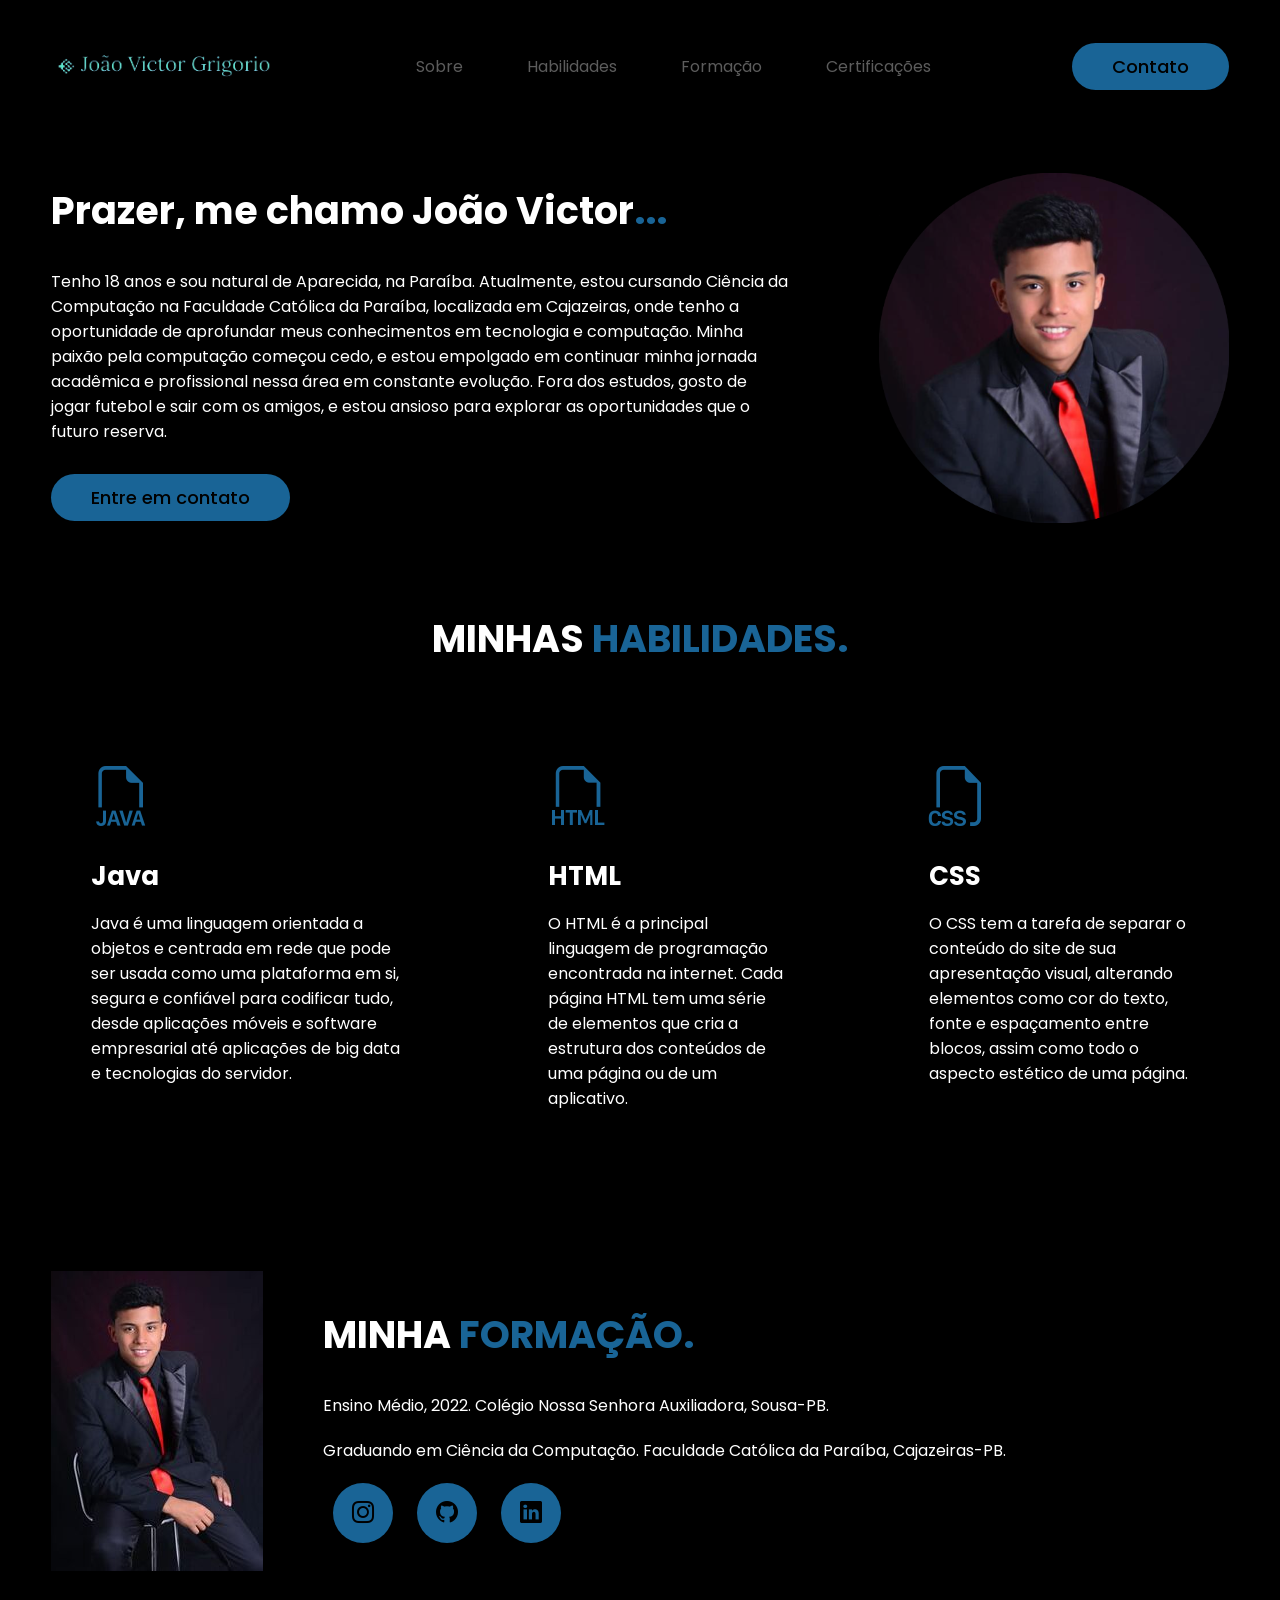
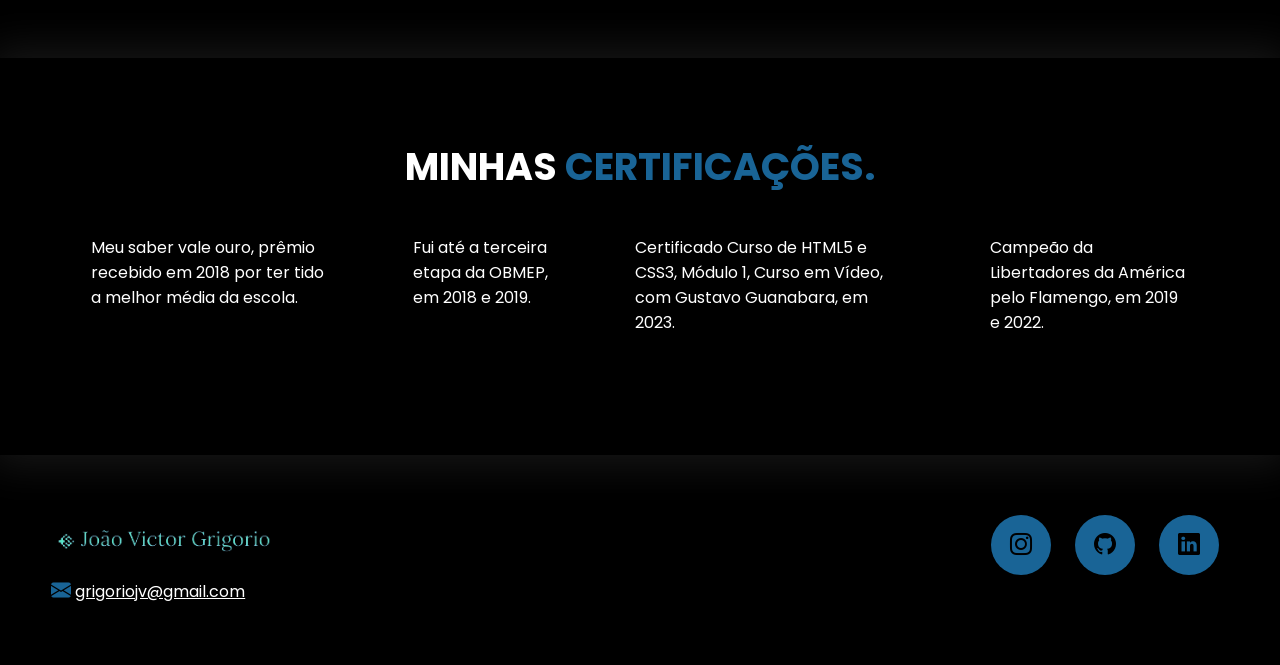
==== index.html @ 5a0d1d25 "quase pronto" ====
<!DOCTYPE html>
<html lang="pt-BR">
<head>
    <meta charset="UTF-8">
    <meta name="viewport" content="width=device-width, initial-scale=1.0">

    <!--DOWNLOAD FONTE-->
    <link rel="preconnect" href="https://fonts.googleapis.com">
<link rel="preconnect" href="https://fonts.gstatic.com" crossorigin>
<link href="https://fonts.googleapis.com/css2?family=Poppins:ital,wght@0,100;0,200;0,300;0,400;0,500;0,600;0,
700;0,800;0,900;1,100;1,200;1,300;1,400;1,500;1,600;1,700;1,800;1,900&display=swap" rel="stylesheet">
    <!--FIM FONTE-->
    <!--DOWNLOAD BOOTSTRAP ICONS-->
    <link rel="stylesheet" href="https://cdn.jsdelivr.net/npm/bootstrap-icons@1.11.1/font/bootstrap-icons.css">
    <!--FIM BOOTSTRAP ICONS-->

    <link rel="stylesheet" href="style.css">
    <title>João Victor Grigorio</title>
</head>
<body>

    <header>
        <div class="interface">
            <div class="logo">
                <div class="a">
                    <img src="images/logojvoficial.png" alt="logo JV Grigorio">
                </div>
            </div><!--logo-->

            <nav class="menu-pc">
                <ul>
                    <li><a href="#topo-do-site">Sobre</a></li>
                    <li><a href="#habilidades">Habilidades</a></li>
                    <li><a href="#formacao">Formação</a></li>
                    <li><a href="#certificacoes">Certificações</a></li>
                </ul>
            </nav>

            <div class="btn-contato">
                <a href="#">
                    <button>Contato</button>
                </a>
            </div>
        </div><!--interface-->
    </header>

    <main>
        <section id="topo-do-site" class="topo-do-site">
            <div class="interface">
                <div class="flex">

                    <div class="texto-topo-site">
                        <h1>Prazer, me chamo João Victor<span>...</span></h1>
                        <p>Tenho 18 anos e sou natural de Aparecida, na Paraíba. Atualmente, estou cursando 
                        Ciência da Computação na Faculdade Católica da Paraíba, localizada em Cajazeiras, onde 
                        tenho a oportunidade de aprofundar meus conhecimentos em tecnologia e computação. Minha 
                        paixão pela computação começou cedo, e estou empolgado em continuar minha jornada acadêmica 
                        e profissional nessa área em constante evolução. Fora dos estudos, gosto de jogar futebol e 
                        sair com os amigos, e estou ansioso para explorar as oportunidades que o futuro reserva.</p>
                        <div class="btn-contato">
                            <a href="#">
                                <button>Entre em contato</button>
                            </a>
                        </div>

                    </div><!--texto-topo-site-->

                    <div class="imagem-topo-site">
                        <img src="images/minha-foto350.png" alt="">
                    </div><!--imagem-topo-site-->

                </div><!--flex-->
            </div><!--interface-->
        </section><!--topo-do-site-->

        <section id="habilidades" class="habilidades">
            <div class="interface">
                <h2 class="titulo">MINHAS <span>HABILIDADES.</span></h2>
                <div class="flex">

                    <div class="habilidades-box">
                        <i class="bi bi-filetype-java"></i>
                        <h3>Java</h3>
                        <p>Java é uma linguagem orientada a objetos e centrada em rede que pode ser 
                        usada como uma plataforma em si, segura e confiável para 
                        codificar tudo, desde aplicações móveis e software empresarial até aplicações de big data e 
                        tecnologias do servidor.</p>
                    </div><!--habilidades-box-->

                    <div class="habilidades-box">
                        <i class="bi bi-filetype-html"></i>
                        <h3>HTML</h3>
                        <p>O HTML é a principal linguagem de programação encontrada na internet. 
                        Cada página HTML tem uma série de elementos que cria a estrutura dos conteúdos 
                        de uma página ou de um aplicativo.</p>
                    </div><!--habilidades-box-->

                    <div class="habilidades-box">
                        <i class="bi bi-filetype-css"></i>
                        <h3>CSS</h3>
                        <p>O CSS tem a tarefa de separar o conteúdo do site de sua apresentação visual, 
                        alterando elementos como cor do texto, fonte e espaçamento entre blocos, assim como 
                        todo o aspecto estético de uma página.</p>
                    </div><!--habilidades-box-->

                </div><!--flex-->
            </div><!--interface-->
        </section><!--habilidades-->

        <section id="formacao" class="formacao">
            <div class="interface">
                <div class="flex">
                    
                    <div class="img-formacao">
                        <img src="images/foto-jv.jpg" alt="">
                    </div><!--img-formacao-->

                    <div class="txt-formacao">
                        <h2>MINHA <span>FORMAÇÃO.</span></h2>
                        <p>Ensino Médio, 2022. Colégio Nossa Senhora Auxiliadora, Sousa-PB.</p>
                        <p>Graduando em Ciência da Computação. Faculdade Católica da Paraíba, Cajazeiras-PB.</p>

                        <div class="btn-social">
                            <a href="https://www.instagram.com/joaovictor_grigorio"><button><i class="bi bi-instagram"></i></button></a>
                        <a href="https://github.com/joaovictorgr"><button><i class="bi bi-github"></i></button></a>
                        <a href="www.linkedin.com/in/joão-victor-grigorio-b566b0294"><button><i class="bi bi-linkedin"></i></button></a>
                        </div><!--btn-social-->
                    </div><!--txt-formacao-->

                </div><!--flex-->
            </div><!--interface-->
        </section><!--formacao-->

        <section id="certificacoes" class="certificacoes">
            <div class="interface">
                <h2 class="titulo">MINHAS <span>CERTIFICAÇÕES.</span></h2>
                <div class="flex">
                    <p>Meu saber vale ouro, prêmio recebido em 2018 por ter tido a melhor média da escola.</p>
                    <p>Fui até a terceira etapa da OBMEP, em 2018 e 2019.</p>
                    <p>Certificado Curso de HTML5 e CSS3, Módulo 1, Curso em Vídeo, com Gustavo Guanabara, em 2023.</p>
                    <p>Campeão da Libertadores da América pelo Flamengo, em 2019 e 2022.</p>
                </div><!--flex-->
            </div><!--interface-->
        </section><!--certificacoes-->       
    </main>

    <footer>
        <div class="interface">

            <div class="line-footer">
                <div class="flex">
                    <div class="logo-footer">
                        <img src="images/logojvoficial.png" alt="">
                    </div><!--logo-footer-->
                    <div class="btn-social">
                        <a href="https://www.instagram.com/joaovictor_grigorio"><button><i class="bi bi-instagram"></i></button></a>
                        <a href="https://github.com/joaovictorgr"><button><i class="bi bi-github"></i></button></a>
                        <a href="www.linkedin.com/in/joão-victor-grigorio-b566b0294"><button><i class="bi bi-linkedin"></i></button></a>
                    </div><!--btn-social-->
                </div><!--flex-->
            </div><!--line-footer borda-->
            <div class="line-footer">
                <p><i class="bi bi-envelope-fill"></i> <a href="mailto:grigoriojv@gmail.com">grigoriojv@gmail.com</a></p>
            </div><!--line-footer-->

        </div><!--interface-->
    </footer>
    
</body>
</html>
---- style.css ----
/*ESTILO GERAL*/
*{
    margin: 0;
    padding: 0;
    box-sizing: border-box;
    font-family: 'Poppins', sans-serif;
}

body{
    background-color: black;
    height: 100vh;
}

.interface{
    /*bordas laterais*/
    max-width: 1280px;
    margin: 0 auto;
}

.flex{
    display: flex;
}

.btn-contato button{
    padding: 10px 40px;
    font-size: 18px;
    font-weight: 500;
    background-color: rgb(25, 100, 150);
    border: 0;
    border-radius: 30px;
    cursor: pointer;
}

h2.titulo{
    color: white;
    font-size: 38px;
    text-align: center;
}

h2.titulo span{
    color: rgb(25, 100, 150);
}

button:hover{
    box-shadow: 0px 0px 8px rgb(25, 100, 150);
    transform: scale(1.05);
}

/*ESTILO DO CABEÇALHO*/
header{
    /*bordas cima e baixo*/
    padding: 40px 4%;
}

header > .interface{
    display: flex;
    align-items: center;
    justify-content: space-between;
}

header a{
    color: #5c5c5c;
    text-decoration: none;
    display:inline-block;
}

header a:hover{
    color:white;
    transform: scale(1.05);
}

header nav ul{
    list-style-type: none;
}

header nav ul li{
    display: inline-block;
    padding: 0 30px;
}

/*ESTILO DO TOPO DO SITE*/
section.topo-do-site{
    padding: 40px 4%;
}

section.topo-do-site .flex{
    align-items: center;
    justify-content: center;
    gap: 90px;
}

.topo-do-site .texto-topo-site h1{
    color: white;
    font-size: 38px;
}

.topo-do-site .texto-topo-site h1 span{
    color:rgb(25, 100, 150)
}

.topo-do-site .texto-topo-site p{
    color: white;
    margin: 30px 0;
}

.topo-do-site .imagem-topo-site img{
    position: relative;
    animation: flutuante 2s ease-in-out infinite alternate;
}

@keyframes flutuante{
    0%{
        top: 0;
    }
    100%{
        top: 30px
    }
}

/*ESTILO DAS HABILIDADES*/
section.habilidades{
    padding: 40px 4%;
}

section.habilidades .flex{
    gap: 60px;
}

.habilidades .habilidades-box{
    color: white;
    padding: 40px;
    border-radius: 20px;
    margin-top: 45px;
    transition: .2s;
}

.habilidades .habilidades-box:hover{
    transform: scale(1.05);
    box-shadow: 0 0 8px #5c5c5c;
}

.habilidades .habilidades-box i{
    font-size: 60px;
    color:rgb(25, 100, 150);
}

.habilidades .habilidades-box h3{
    font-size: 26px;
    margin: 15px 0;
}

/*ESTILO DA FORMAÇAO*/
section.formacao{
    padding: 80px 4%;
}

section.formacao .flex{
    align-items: center;
    gap: 60px;
}

.formacao .txt-formacao{
    color: white;
}

.formacao .txt-formacao h2{
    font-size: 38px;
    margin-bottom: 30px;
}

.formacao .txt-formacao h2 span{
    color: rgb(25, 100, 150);
}

.formacao .txt-formacao p{
    margin: 20px 0;
    text-align: justify;
}

.btn-social button{
    width: 60px;
    height: 60px;
    border-radius: 50%;
    border: 0;
    background-color: rgb(25, 100, 150);
    font-size: 22px;
    cursor: pointer;
    margin: 0 10px;
    transition: .2s;
}

/*ESTILO DAS CERTIFICAÇOES*/
section.certificacoes{
    padding: 80px 4%;
    box-shadow: 0 0 40px 10px rgba(255, 255, 255, 0.089);
}

.certificacoes .flex p{
    color: white;
    padding: 40px;
    
}

/*ESTILO DO RODAPÉ*/
footer{
    padding: 60px 4%;
}

footer .flex{
    justify-content: space-between;
}

footer .line-footer p i{
    color: rgb(25, 100, 150);
    font-size: 20px;
}

footer .line-footer p a{
    color: white;
}
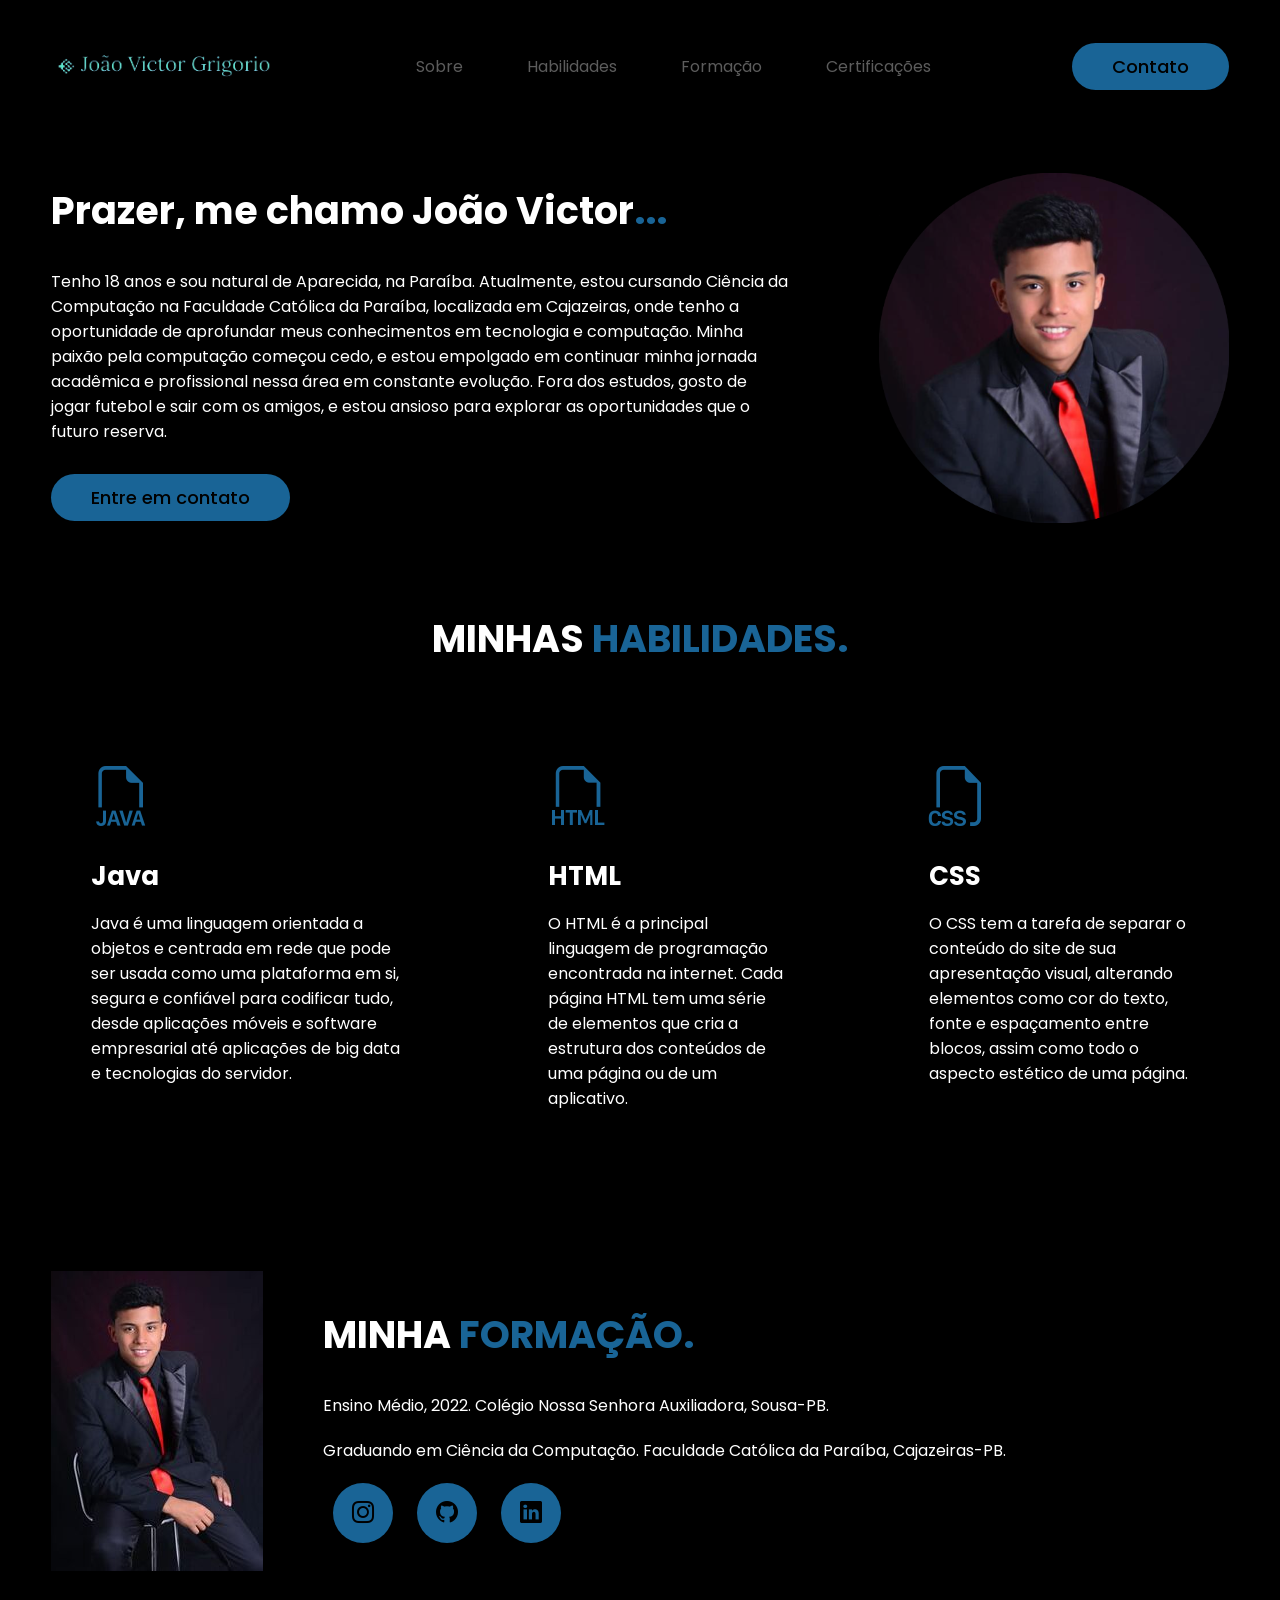
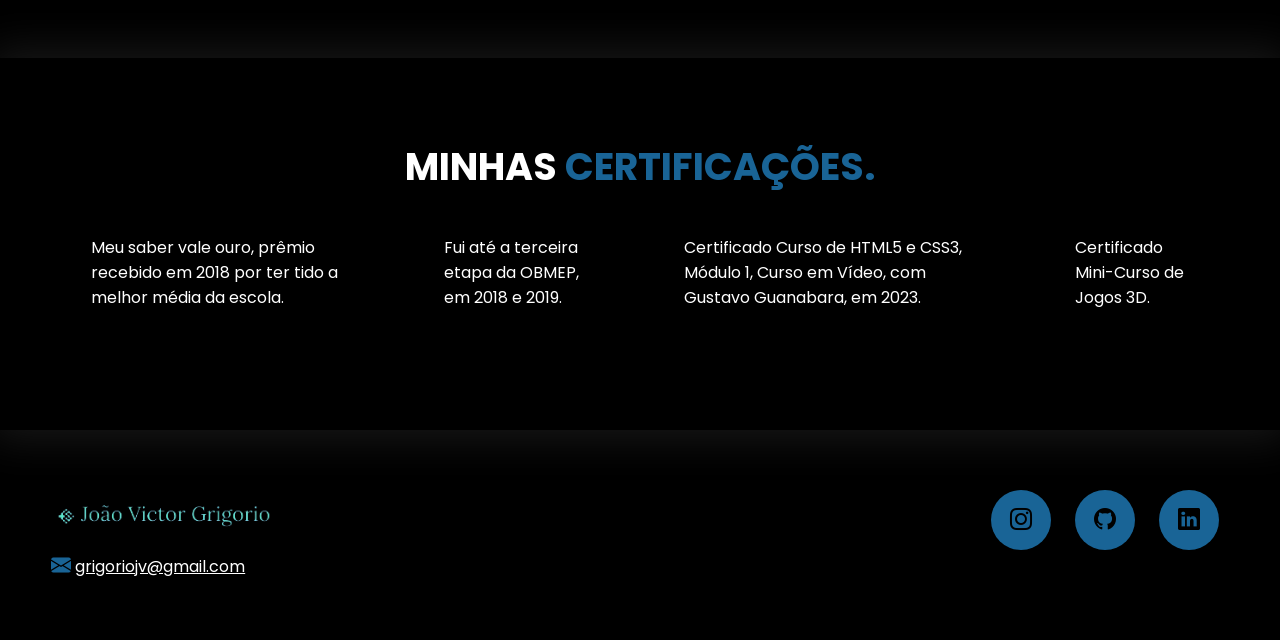
==== commit a4e3b109: "Update index.html" ====
--- a/index.html
+++ b/index.html
@@ -37,7 +37,7 @@
             </nav>
 
             <div class="btn-contato">
-                <a href="#">
+                <a href="https://forms.gle/7d3GPiY4iLNVQTbUA">
                     <button>Contato</button>
                 </a>
             </div>
@@ -58,7 +58,7 @@
                         e profissional nessa área em constante evolução. Fora dos estudos, gosto de jogar futebol e 
                         sair com os amigos, e estou ansioso para explorar as oportunidades que o futuro reserva.</p>
                         <div class="btn-contato">
-                            <a href="#">
+                            <a href="https://forms.gle/7d3GPiY4iLNVQTbUA">
                                 <button>Entre em contato</button>
                             </a>
                         </div>
@@ -138,7 +138,7 @@
                     <p>Meu saber vale ouro, prêmio recebido em 2018 por ter tido a melhor média da escola.</p>
                     <p>Fui até a terceira etapa da OBMEP, em 2018 e 2019.</p>
                     <p>Certificado Curso de HTML5 e CSS3, Módulo 1, Curso em Vídeo, com Gustavo Guanabara, em 2023.</p>
-                    <p>Campeão da Libertadores da América pelo Flamengo, em 2019 e 2022.</p>
+                    <p>Certificado Mini-Curso de Jogos 3D.</p>
                 </div><!--flex-->
             </div><!--interface-->
         </section><!--certificacoes-->       
@@ -167,4 +167,4 @@
     </footer>
     
 </body>
-</html>+</html>
